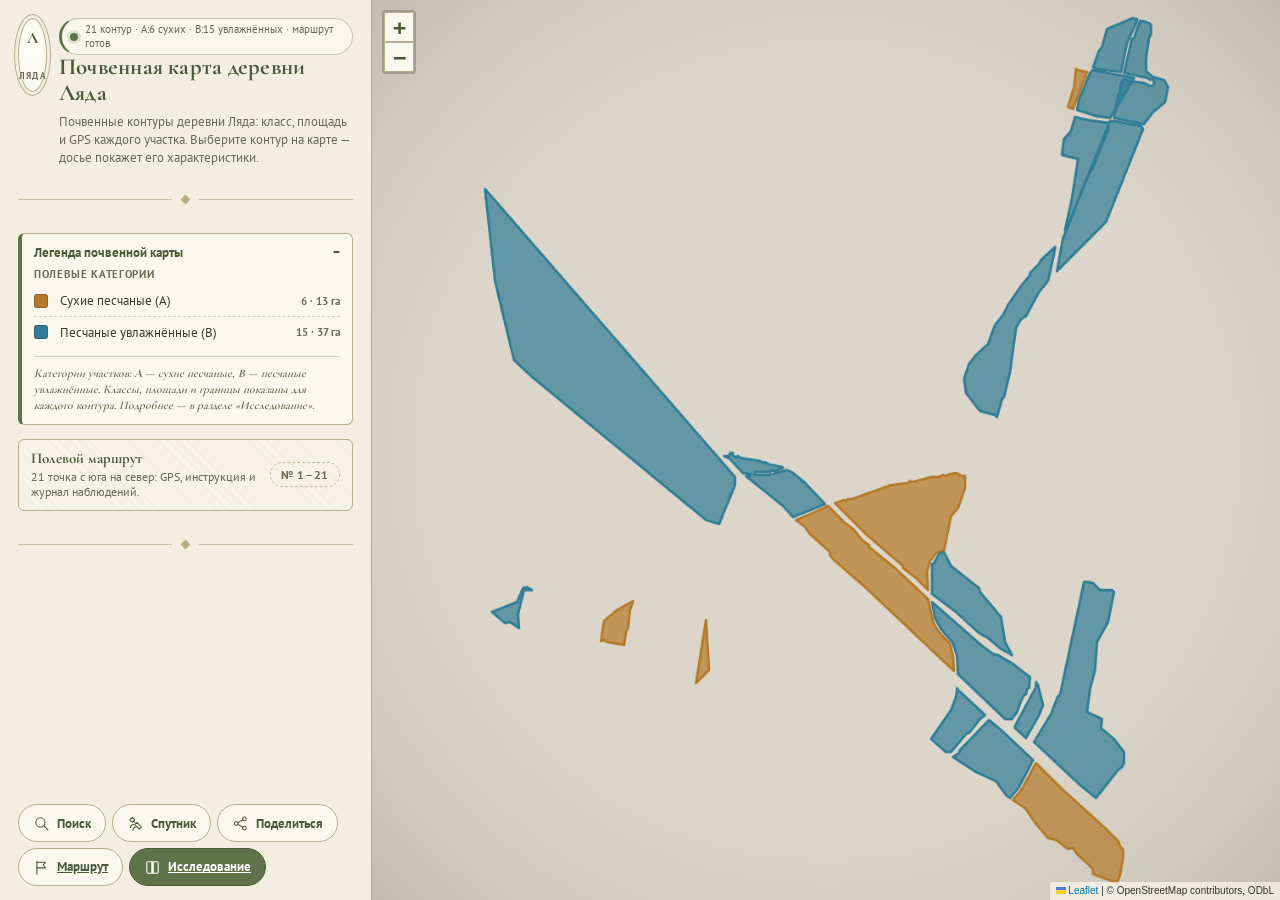
==== index.html @ 2ff6a5d5 "Ляда: интерактивная карта почвенных контуров" ====
<!DOCTYPE html>
<html lang="ru">
<head>
  <meta charset="UTF-8">
  <meta name="viewport" content="width=device-width, initial-scale=1.0">
  <title>Ляда — почвенная карта</title>
  <meta name="description" content="Интерактивная карта почвенных контуров деревни Ляда: классы почв, площади участков, GPS-координаты и полевой маршрут.">
  <link rel="icon" href="data:image/svg+xml,%3Csvg xmlns='http://www.w3.org/2000/svg' viewBox='0 0 32 32'%3E%3Crect width='32' height='32' rx='7' fill='%235F7349'/%3E%3Ctext x='16' y='22' font-family='Georgia,serif' font-size='17' font-weight='700' text-anchor='middle' fill='%23FAF7EE'%3E%D0%9B%3C/text%3E%3C/svg%3E">
  <link rel="stylesheet" href="vendor/leaflet/leaflet.css">
  <link rel="stylesheet" href="assets/fonts/fonts.css">
  <link rel="stylesheet" href="css/style.css?v=20260918-lyada-3">
  <link rel="stylesheet" href="css/engraving.css?v=20260918-lyada-3">
</head>
<body class="page-map">
  <a class="skip-link" href="#mapHost">Перейти к карте</a>

  <div class="app-shell">
    <!-- Досье: медальон, статус, легенда, карточка участка, маршрут, действия -->
    <aside class="dossier" id="dossier">
      <div class="dossier-head">
        <span class="medallion" aria-hidden="true">Л<small>ЛЯДА</small></span>
        <div>
          <div class="status-pill" id="statusPill" role="status" aria-live="polite">
            <span class="status-dot" aria-hidden="true"></span>
            <span><small id="statusPillDetail">загружаем данные карты…</small></span>
          </div>
          <h1>Почвенная карта деревни Ляда</h1>
          <p class="dossier-lead">Почвенные контуры деревни Ляда: класс, площадь и GPS каждого участка. Выберите контур на карте — досье покажет его характеристики.</p>
        </div>
      </div>

      <div class="rule-vignette" aria-hidden="true"><span class="rule-diamond"></span></div>

      <!-- Легенда -->
      <section class="legend" id="legend" aria-label="Легенда почвенной карты">
        <button id="legendToggle" class="legend-toggle" aria-expanded="true" aria-controls="legendBody">
          <span>Легенда почвенной карты</span>
          <span id="legendToggleIcon" aria-hidden="true">−</span>
        </button>
        <div id="legendBody">
          <h3>Полевые категории</h3>
          <div id="legendZis"></div>
          <p class="legend-note" id="legendNote">
            Категории участков: <b>A</b> — сухие песчаные, <b>B</b> — песчаные увлажнённые. Классы, площади и границы показаны для каждого контура. Подробнее — в разделе «Исследование».
          </p>
        </div>
      </section>

      <!-- Карточка выбранного участка (заполняется из app.js) -->
      <section class="parcel-card" id="parcelCard" hidden>
        <div class="parcel-head">
          <span class="cat-stamp" id="parcelCatStamp">A</span>
          <h2 id="parcelTitle">Участок</h2>
        </div>
        <p class="parcel-kicker" id="parcelKicker"></p>
        <dl class="parcel-meta">
          <dt>Код почвы</dt><dd id="parcelCode">—</dd>
          <dt>Площадь</dt><dd id="parcelArea">—</dd>
          <dt>Точка маршрута</dt><dd id="parcelRoute">—</dd>
          <dt>GPS-центр</dt><dd id="parcelGps">—</dd>
        </dl>
        <div class="hatch parcel-photo-note">
          <h3>Что сфотографировать</h3>
          <p id="parcelPhoto">—</p>
        </div>
        <div class="parcel-links">
          <a class="zis-link" id="parcelLinkResearch" href="research.html">Что значит этот класс</a>
          <a class="zis-link" id="parcelLinkField" href="field.html">Открыть в маршруте</a>
        </div>
      </section>

      <!-- Блок маршрута -->
      <section class="route-block" aria-label="Полевой маршрут">
        <div class="route-block-text">
          <h2>Полевой маршрут</h2>
          <p>21 точка с юга на север: GPS, инструкция и журнал наблюдений.</p>
        </div>
        <span class="route-hint">№ 1–21</span>
      </section>

      <div class="rule-vignette" aria-hidden="true"><span class="rule-diamond"></span></div>

      <!-- Тулбар: ровно 5 действий (контракт) -->
      <div class="toolbar" role="toolbar" aria-label="Действия">
        <button class="btn" id="searchBtn" type="button" aria-keyshortcuts="/">
          <svg class="icon" aria-hidden="true"><use href="#i-search"/></svg><span>Поиск</span>
        </button>
        <button class="btn" id="sourceBtn" type="button" aria-pressed="false">
          <svg class="icon" aria-hidden="true"><use href="#i-satellite"/></svg><span id="sourceBtnLabel">Спутник</span>
        </button>
        <button class="btn" id="shareBtn" type="button">
          <svg class="icon" aria-hidden="true"><use href="#i-share"/></svg><span>Поделиться</span>
        </button>
        <a class="btn" href="field.html" id="fieldLink">
          <svg class="icon" aria-hidden="true"><use href="#i-flag"/></svg><span>Маршрут</span>
        </a>
        <a class="btn btn-primary" href="research.html" id="researchLink">
          <svg class="icon" aria-hidden="true"><use href="#i-book"/></svg><span>Исследование</span>
        </a>
      </div>

      <button class="sheet-handle" id="sheetHandle" type="button" hidden>
        <span class="sheet-handle-bar" aria-hidden="true"></span>
        <span class="sheet-handle-label">Досье карты</span>
      </button>
    </aside>

    <!-- Карта: изолированный stacking context — панели над ней больше не спорят -->
    <div class="map-area">
      <div class="map-host" id="mapHost" tabindex="-1" role="region" aria-label="Карта почвенных контуров"></div>
      <div class="map-veil" aria-hidden="true"></div>
      <div class="map-vignette" aria-hidden="true"></div>
    </div>
  </div>

  <!-- Поиск (Spotlight-style) -->
  <div class="search-overlay" id="searchOverlay" role="presentation"></div>
  <div class="search-box" id="searchBox" role="dialog" aria-modal="true" aria-label="Поиск зон" hidden>
    <div class="search-field">
      <svg class="icon search-icon" aria-hidden="true"><use href="#i-search"/></svg>
      <input id="searchInput" type="text" placeholder="Код почвы, класс, зона…" autocomplete="off" aria-label="Поиск зон">
    </div>
    <div class="search-results" id="searchResults" aria-live="polite"></div>
    <p class="search-hint">↑↓ — выбор · Enter — открыть на карте · Esc — закрыть</p>
  </div>

  <!-- Share popup -->
  <div class="share-overlay" id="shareOverlay" role="presentation"></div>
  <div class="share-box" id="shareBox" role="dialog" aria-modal="true" aria-label="Поделиться картой" hidden>
    <h2>Ссылка на эту точку карты</h2>
    <input id="shareInput" type="text" readonly aria-label="Ссылка">
    <p class="search-hint">Скопировано. Esc — закрыть.</p>
  </div>

  <!-- Тост -->
  <div class="toast" id="toast" role="status" aria-live="polite"></div>

  <!-- Гравюрная иконная семья: stroke=currentColor, 1.5px (DESIGN.md: никаких эмодзи) -->
  <svg class="icon-defs" aria-hidden="true" focusable="false">
    <defs>
      <symbol id="i-search" viewBox="0 0 24 24"><circle cx="10.5" cy="10.5" r="6.5"/><line x1="15.5" y1="15.5" x2="21" y2="21"/></symbol>
      <symbol id="i-satellite" viewBox="0 0 24 24"><path d="M7.5 3.5 11 7l-3.5 3.5L4 7z"/><path d="m9.2 8.8 2 2"/><path d="M14 10.5 20.5 17l-3 3L11 13.5z"/><path d="M13 17c-2.5 0-4.5 2-4.5 4.5"/><path d="M9.5 13.5C7 13.5 5 15.5 5 18"/></symbol>
      <symbol id="i-share" viewBox="0 0 24 24"><circle cx="6" cy="12" r="2.6"/><circle cx="17.5" cy="5.5" r="2.6"/><circle cx="17.5" cy="18.5" r="2.6"/><line x1="8.3" y1="10.8" x2="15.2" y2="6.7"/><line x1="8.3" y1="13.2" x2="15.2" y2="17.3"/></symbol>
      <symbol id="i-flag" viewBox="0 0 24 24"><line x1="5.5" y1="3.5" x2="5.5" y2="21"/><path d="M5.5 4.5h12l-3 4 3 4h-12"/></symbol>
      <symbol id="i-book" viewBox="0 0 24 24"><path d="M4 5.5C4 4.7 4.7 4 5.5 4H11v16H5.5C4.7 20 4 19.3 4 18.5z"/><path d="M20 5.5c0-.8-.7-1.5-1.5-1.5H13v16h5.5c.8 0 1.5-.7 1.5-1.5z"/><line x1="12" y1="4" x2="12" y2="20"/></symbol>
      <symbol id="i-map-pin" viewBox="0 0 24 24"><path d="M12 21s-6.5-6.2-6.5-11a6.5 6.5 0 0 1 13 0c0 4.8-6.5 11-6.5 11z"/><circle cx="12" cy="10" r="2.4"/></symbol>
      <symbol id="i-photo" viewBox="0 0 24 24"><rect x="3.5" y="6" width="17" height="13" rx="2"/><circle cx="12" cy="12.5" r="3.2"/><path d="m8 6 1.5-2.5h5L16 6"/></symbol>
    </defs>
  </svg>

  <script src="vendor/leaflet/leaflet.js"></script>
  <!-- Единственный тематический слой карты — почвенные контуры. -->
  <script src="js/research.js"></script>
  <script src="js/app.js?v=20260918-lyada-2"></script>
</body>
</html>
---- vendor/leaflet/leaflet.css ----
/* required styles */

.leaflet-pane,
.leaflet-tile,
.leaflet-marker-icon,
.leaflet-marker-shadow,
.leaflet-tile-container,
.leaflet-pane > svg,
.leaflet-pane > canvas,
.leaflet-zoom-box,
.leaflet-image-layer,
.leaflet-layer {
	position: absolute;
	left: 0;
	top: 0;
	}
.leaflet-container {
	overflow: hidden;
	}
.leaflet-tile,
.leaflet-marker-icon,
.leaflet-marker-shadow {
	-webkit-user-select: none;
	   -moz-user-select: none;
	        user-select: none;
	  -webkit-user-drag: none;
	}
/* Prevents IE11 from highlighting tiles in blue */
.leaflet-tile::selection {
	background: transparent;
}
/* Safari renders non-retina tile on retina better with this, but Chrome is worse */
.leaflet-safari .leaflet-tile {
	image-rendering: -webkit-optimize-contrast;
	}
/* hack that prevents hw layers "stretching" when loading new tiles */
.leaflet-safari .leaflet-tile-container {
	width: 1600px;
	height: 1600px;
	-webkit-transform-origin: 0 0;
	}
.leaflet-marker-icon,
.leaflet-marker-shadow {
	display: block;
	}
/* .leaflet-container svg: reset svg max-width decleration shipped in Joomla! (joomla.org) 3.x */
/* .leaflet-container img: map is broken in FF if you have max-width: 100% on tiles */
.leaflet-container .leaflet-overlay-pane svg {
	max-width: none !important;
	max-height: none !important;
	}
.leaflet-container .leaflet-marker-pane img,
.leaflet-container .leaflet-shadow-pane img,
.leaflet-container .leaflet-tile-pane img,
.leaflet-container img.leaflet-image-layer,
.leaflet-container .leaflet-tile {
	max-width: none !important;
	max-height: none !important;
	width: auto;
	padding: 0;
	}

.leaflet-container img.leaflet-tile {
	/* See: https://bugs.chromium.org/p/chromium/issues/detail?id=600120 */
	mix-blend-mode: plus-lighter;
}

.leaflet-container.leaflet-touch-zoom {
	-ms-touch-action: pan-x pan-y;
	touch-action: pan-x pan-y;
	}
.leaflet-container.leaflet-touch-drag {
	-ms-touch-action: pinch-zoom;
	/* Fallback for FF which doesn't support pinch-zoom */
	touch-action: none;
	touch-action: pinch-zoom;
}
.leaflet-container.leaflet-touch-drag.leaflet-touch-zoom {
	-ms-touch-action: none;
	touch-action: none;
}
.leaflet-container {
	-webkit-tap-highlight-color: transparent;
}
.leaflet-container a {
	-webkit-tap-highlight-color: rgba(51, 181, 229, 0.4);
}
.leaflet-tile {
	filter: inherit;
	visibility: hidden;
	}
.leaflet-tile-loaded {
	visibility: inherit;
	}
.leaflet-zoom-box {
	width: 0;
	height: 0;
	-moz-box-sizing: border-box;
	     box-sizing: border-box;
	z-index: 800;
	}
/* workaround for https://bugzilla.mozilla.org/show_bug.cgi?id=888319 */
.leaflet-overlay-pane svg {
	-moz-user-select: none;
	}

.leaflet-pane         { z-index: 400; }

.leaflet-tile-pane    { z-index: 200; }
.leaflet-overlay-pane { z-index: 400; }
.leaflet-shadow-pane  { z-index: 500; }
.leaflet-marker-pane  { z-index: 600; }
.leaflet-tooltip-pane   { z-index: 650; }
.leaflet-popup-pane   { z-index: 700; }

.leaflet-map-pane canvas { z-index: 100; }
.leaflet-map-pane svg    { z-index: 200; }

.leaflet-vml-shape {
	width: 1px;
	height: 1px;
	}
.lvml {
	behavior: url(#default#VML);
	display: inline-block;
	position: absolute;
	}


/* control positioning */

.leaflet-control {
	position: relative;
	z-index: 800;
	pointer-events: visiblePainted; /* IE 9-10 doesn't have auto */
	pointer-events: auto;
	}
.leaflet-top,
.leaflet-bottom {
	position: absolute;
	z-index: 1000;
	pointer-events: none;
	}
.leaflet-top {
	top: 0;
	}
.leaflet-right {
	right: 0;
	}
.leaflet-bottom {
	bottom: 0;
	}
.leaflet-left {
	left: 0;
	}
.leaflet-control {
	float: left;
	clear: both;
	}
.leaflet-right .leaflet-control {
	float: right;
	}
.leaflet-top .leaflet-control {
	margin-top: 10px;
	}
.leaflet-bottom .leaflet-control {
	margin-bottom: 10px;
	}
.leaflet-left .leaflet-control {
	margin-left: 10px;
	}
.leaflet-right .leaflet-control {
	margin-right: 10px;
	}


/* zoom and fade animations */

.leaflet-fade-anim .leaflet-popup {
	opacity: 0;
	-webkit-transition: opacity 0.2s linear;
	   -moz-transition: opacity 0.2s linear;
	        transition: opacity 0.2s linear;
	}
.leaflet-fade-anim .leaflet-map-pane .leaflet-popup {
	opacity: 1;
	}
.leaflet-zoom-animated {
	-webkit-transform-origin: 0 0;
	    -ms-transform-origin: 0 0;
	        transform-origin: 0 0;
	}
svg.leaflet-zoom-animated {
	will-change: transform;
}

.leaflet-zoom-anim .leaflet-zoom-animated {
	-webkit-transition: -webkit-transform 0.25s cubic-bezier(0,0,0.25,1);
	   -moz-transition:    -moz-transform 0.25s cubic-bezier(0,0,0.25,1);
	        transition:         transform 0.25s cubic-bezier(0,0,0.25,1);
	}
.leaflet-zoom-anim .leaflet-tile,
.leaflet-pan-anim .leaflet-tile {
	-webkit-transition: none;
	   -moz-transition: none;
	        transition: none;
	}

.leaflet-zoom-anim .leaflet-zoom-hide {
	visibility: hidden;
	}


/* cursors */

.leaflet-interactive {
	cursor: pointer;
	}
.leaflet-grab {
	cursor: -webkit-grab;
	cursor:    -moz-grab;
	cursor:         grab;
	}
.leaflet-crosshair,
.leaflet-crosshair .leaflet-interactive {
	cursor: crosshair;
	}
.leaflet-popup-pane,
.leaflet-control {
	cursor: auto;
	}
.leaflet-dragging .leaflet-grab,
.leaflet-dragging .leaflet-grab .leaflet-interactive,
.leaflet-dragging .leaflet-marker-draggable {
	cursor: move;
	cursor: -webkit-grabbing;
	cursor:    -moz-grabbing;
	cursor:         grabbing;
	}

/* marker & overlays interactivity */
.leaflet-marker-icon,
.leaflet-marker-shadow,
.leaflet-image-layer,
.leaflet-pane > svg path,
.leaflet-tile-container {
	pointer-events: none;
	}

.leaflet-marker-icon.leaflet-interactive,
.leaflet-image-layer.leaflet-interactive,
.leaflet-pane > svg path.leaflet-interactive,
svg.leaflet-image-layer.leaflet-interactive path {
	pointer-events: visiblePainted; /* IE 9-10 doesn't have auto */
	pointer-events: auto;
	}

/* visual tweaks */

.leaflet-container {
	background: #ddd;
	outline-offset: 1px;
	}
.leaflet-container a {
	color: #0078A8;
	}
.leaflet-zoom-box {
	border: 2px dotted #38f;
	background: rgba(255,255,255,0.5);
	}


/* general typography */
.leaflet-container {
	font-family: "Helvetica Neue", Arial, Helvetica, sans-serif;
	font-size: 12px;
	font-size: 0.75rem;
	line-height: 1.5;
	}


/* general toolbar styles */

.leaflet-bar {
	box-shadow: 0 1px 5px rgba(0,0,0,0.65);
	border-radius: 4px;
	}
.leaflet-bar a {
	background-color: #fff;
	border-bottom: 1px solid #ccc;
	width: 26px;
	height: 26px;
	line-height: 26px;
	display: block;
	text-align: center;
	text-decoration: none;
	color: black;
	}
.leaflet-bar a,
.leaflet-control-layers-toggle {
	background-position: 50% 50%;
	background-repeat: no-repeat;
	display: block;
	}
.leaflet-bar a:hover,
.leaflet-bar a:focus {
	background-color: #f4f4f4;
	}
.leaflet-bar a:first-child {
	border-top-left-radius: 4px;
	border-top-right-radius: 4px;
	}
.leaflet-bar a:last-child {
	border-bottom-left-radius: 4px;
	border-bottom-right-radius: 4px;
	border-bottom: none;
	}
.leaflet-bar a.leaflet-disabled {
	cursor: default;
	background-color: #f4f4f4;
	color: #bbb;
	}

.leaflet-touch .leaflet-bar a {
	width: 30px;
	height: 30px;
	line-height: 30px;
	}
.leaflet-touch .leaflet-bar a:first-child {
	border-top-left-radius: 2px;
	border-top-right-radius: 2px;
	}
.leaflet-touch .leaflet-bar a:last-child {
	border-bottom-left-radius: 2px;
	border-bottom-right-radius: 2px;
	}

/* zoom control */

.leaflet-control-zoom-in,
.leaflet-control-zoom-out {
	font: bold 18px 'Lucida Console', Monaco, monospace;
	text-indent: 1px;
	}

.leaflet-touch .leaflet-control-zoom-in, .leaflet-touch .leaflet-control-zoom-out  {
	font-size: 22px;
	}


/* layers control */

.leaflet-control-layers {
	box-shadow: 0 1px 5px rgba(0,0,0,0.4);
	background: #fff;
	border-radius: 5px;
	}
.leaflet-control-layers-toggle {
	background-image: url(images/layers.png);
	width: 36px;
	height: 36px;
	}
.leaflet-retina .leaflet-control-layers-toggle {
	background-image: url(images/layers-2x.png);
	background-size: 26px 26px;
	}
.leaflet-touch .leaflet-control-layers-toggle {
	width: 44px;
	height: 44px;
	}
.leaflet-control-layers .leaflet-control-layers-list,
.leaflet-control-layers-expanded .leaflet-control-layers-toggle {
	display: none;
	}
.leaflet-control-layers-expanded .leaflet-control-layers-list {
	display: block;
	position: relative;
	}
.leaflet-control-layers-expanded {
	padding: 6px 10px 6px 6px;
	color: #333;
	background: #fff;
	}
.leaflet-control-layers-scrollbar {
	overflow-y: scroll;
	overflow-x: hidden;
	padding-right: 5px;
	}
.leaflet-control-layers-selector {
	margin-top: 2px;
	position: relative;
	top: 1px;
	}
.leaflet-control-layers label {
	display: block;
	font-size: 13px;
	font-size: 1.08333em;
	}
.leaflet-control-layers-separator {
	height: 0;
	border-top: 1px solid #ddd;
	margin: 5px -10px 5px -6px;
	}

/* Default icon URLs */
.leaflet-default-icon-path { /* used only in path-guessing heuristic, see L.Icon.Default */
	background-image: url(images/marker-icon.png);
	}


/* attribution and scale controls */

.leaflet-container .leaflet-control-attribution {
	background: #fff;
	background: rgba(255, 255, 255, 0.8);
	margin: 0;
	}
.leaflet-control-attribution,
.leaflet-control-scale-line {
	padding: 0 5px;
	color: #333;
	line-height: 1.4;
	}
.leaflet-control-attribution a {
	text-decoration: none;
	}
.leaflet-control-attribution a:hover,
.leaflet-control-attribution a:focus {
	text-decoration: underline;
	}
.leaflet-attribution-flag {
	display: inline !important;
	vertical-align: baseline !important;
	width: 1em;
	height: 0.6669em;
	}
.leaflet-left .leaflet-control-scale {
	margin-left: 5px;
	}
.leaflet-bottom .leaflet-control-scale {
	margin-bottom: 5px;
	}
.leaflet-control-scale-line {
	border: 2px solid #777;
	border-top: none;
	line-height: 1.1;
	padding: 2px 5px 1px;
	white-space: nowrap;
	-moz-box-sizing: border-box;
	     box-sizing: border-box;
	background: rgba(255, 255, 255, 0.8);
	text-shadow: 1px 1px #fff;
	}
.leaflet-control-scale-line:not(:first-child) {
	border-top: 2px solid #777;
	border-bottom: none;
	margin-top: -2px;
	}
.leaflet-control-scale-line:not(:first-child):not(:last-child) {
	border-bottom: 2px solid #777;
	}

.leaflet-touch .leaflet-control-attribution,
.leaflet-touch .leaflet-control-layers,
.leaflet-touch .leaflet-bar {
	box-shadow: none;
	}
.leaflet-touch .leaflet-control-layers,
.leaflet-touch .leaflet-bar {
	border: 2px solid rgba(0,0,0,0.2);
	background-clip: padding-box;
	}


/* popup */

.leaflet-popup {
	position: absolute;
	text-align: center;
	margin-bottom: 20px;
	}
.leaflet-popup-content-wrapper {
	padding: 1px;
	text-align: left;
	border-radius: 12px;
	}
.leaflet-popup-content {
	margin: 13px 24px 13px 20px;
	line-height: 1.3;
	font-size: 13px;
	font-size: 1.08333em;
	min-height: 1px;
	}
.leaflet-popup-content p {
	margin: 17px 0;
	margin: 1.3em 0;
	}
.leaflet-popup-tip-container {
	width: 40px;
	height: 20px;
	position: absolute;
	left: 50%;
	margin-top: -1px;
	margin-left: -20px;
	overflow: hidden;
	pointer-events: none;
	}
.leaflet-popup-tip {
	width: 17px;
	height: 17px;
	padding: 1px;

	margin: -10px auto 0;
	pointer-events: auto;

	-webkit-transform: rotate(45deg);
	   -moz-transform: rotate(45deg);
	    -ms-transform: rotate(45deg);
	        transform: rotate(45deg);
	}
.leaflet-popup-content-wrapper,
.leaflet-popup-tip {
	background: white;
	color: #333;
	box-shadow: 0 3px 14px rgba(0,0,0,0.4);
	}
.leaflet-container a.leaflet-popup-close-button {
	position: absolute;
	top: 0;
	right: 0;
	border: none;
	text-align: center;
	width: 24px;
	height: 24px;
	font: 16px/24px Tahoma, Verdana, sans-serif;
	color: #757575;
	text-decoration: none;
	background: transparent;
	}
.leaflet-container a.leaflet-popup-close-button:hover,
.leaflet-container a.leaflet-popup-close-button:focus {
	color: #585858;
	}
.leaflet-popup-scrolled {
	overflow: auto;
	}

.leaflet-oldie .leaflet-popup-content-wrapper {
	-ms-zoom: 1;
	}
.leaflet-oldie .leaflet-popup-tip {
	width: 24px;
	margin: 0 auto;

	-ms-filter: "progid:DXImageTransform.Microsoft.Matrix(M11=0.70710678, M12=0.70710678, M21=-0.70710678, M22=0.70710678)";
	filter: progid:DXImageTransform.Microsoft.Matrix(M11=0.70710678, M12=0.70710678, M21=-0.70710678, M22=0.70710678);
	}

.leaflet-oldie .leaflet-control-zoom,
.leaflet-oldie .leaflet-control-layers,
.leaflet-oldie .leaflet-popup-content-wrapper,
.leaflet-oldie .leaflet-popup-tip {
	border: 1px solid #999;
	}


/* div icon */

.leaflet-div-icon {
	background: #fff;
	border: 1px solid #666;
	}


/* Tooltip */
/* Base styles for the element that has a tooltip */
.leaflet-tooltip {
	position: absolute;
	padding: 6px;
	background-color: #fff;
	border: 1px solid #fff;
	border-radius: 3px;
	color: #222;
	white-space: nowrap;
	-webkit-user-select: none;
	-moz-user-select: none;
	-ms-user-select: none;
	user-select: none;
	pointer-events: none;
	box-shadow: 0 1px 3px rgba(0,0,0,0.4);
	}
.leaflet-tooltip.leaflet-interactive {
	cursor: pointer;
	pointer-events: auto;
	}
.leaflet-tooltip-top:before,
.leaflet-tooltip-bottom:before,
.leaflet-tooltip-left:before,
.leaflet-tooltip-right:before {
	position: absolute;
	pointer-events: none;
	border: 6px solid transparent;
	background: transparent;
	content: "";
	}

/* Directions */

.leaflet-tooltip-bottom {
	margin-top: 6px;
}
.leaflet-tooltip-top {
	margin-top: -6px;
}
.leaflet-tooltip-bottom:before,
.leaflet-tooltip-top:before {
	left: 50%;
	margin-left: -6px;
	}
.leaflet-tooltip-top:before {
	bottom: 0;
	margin-bottom: -12px;
	border-top-color: #fff;
	}
.leaflet-tooltip-bottom:before {
	top: 0;
	margin-top: -12px;
	margin-left: -6px;
	border-bottom-color: #fff;
	}
.leaflet-tooltip-left {
	margin-left: -6px;
}
.leaflet-tooltip-right {
	margin-left: 6px;
}
.leaflet-tooltip-left:before,
.leaflet-tooltip-right:before {
	top: 50%;
	margin-top: -6px;
	}
.leaflet-tooltip-left:before {
	right: 0;
	margin-right: -12px;
	border-left-color: #fff;
	}
.leaflet-tooltip-right:before {
	left: 0;
	margin-left: -12px;
	border-right-color: #fff;
	}

/* Printing */

@media print {
	/* Prevent printers from removing background-images of controls. */
	.leaflet-control {
		-webkit-print-color-adjust: exact;
		print-color-adjust: exact;
		}
	}
---- assets/fonts/fonts.css ----
/* cyrillic-ext */
@font-face {
  font-family: 'Cormorant Garamond';
  font-style: normal;
  font-weight: 600;
  src: url(ff88d6a48bd.woff2) format('woff2');
  unicode-range: U+0460-052F, U+1C80-1C8A, U+20B4, U+2DE0-2DFF, U+A640-A69F, U+FE2E-FE2F;
}
/* cyrillic */
@font-face {
  font-family: 'Cormorant Garamond';
  font-style: normal;
  font-weight: 600;
  src: url(f4f4a825379.woff2) format('woff2');
  unicode-range: U+0301, U+0400-045F, U+0490-0491, U+04B0-04B1, U+2116;
}
/* vietnamese */
@font-face {
  font-family: 'Cormorant Garamond';
  font-style: normal;
  font-weight: 600;
  src: url(f36598f59c5.woff2) format('woff2');
  unicode-range: U+0102-0103, U+0110-0111, U+0128-0129, U+0168-0169, U+01A0-01A1, U+01AF-01B0, U+0300-0301, U+0303-0304, U+0308-0309, U+0323, U+0329, U+1EA0-1EF9, U+20AB;
}
/* latin-ext */
@font-face {
  font-family: 'Cormorant Garamond';
  font-style: normal;
  font-weight: 600;
  src: url(f9076820487.woff2) format('woff2');
  unicode-range: U+0100-02BA, U+02BD-02C5, U+02C7-02CC, U+02CE-02D7, U+02DD-02FF, U+0304, U+0308, U+0329, U+1D00-1DBF, U+1E00-1E9F, U+1EF2-1EFF, U+2020, U+20A0-20AB, U+20AD-20C0, U+2113, U+2C60-2C7F, U+A720-A7FF;
}
/* latin */
@font-face {
  font-family: 'Cormorant Garamond';
  font-style: normal;
  font-weight: 600;
  src: url(f2fed1d1b2e.woff2) format('woff2');
  unicode-range: U+0000-00FF, U+0131, U+0152-0153, U+02BB-02BC, U+02C6, U+02DA, U+02DC, U+0304, U+0308, U+0329, U+2000-206F, U+20AC, U+2122, U+2191, U+2193, U+2212, U+2215, U+FEFF, U+FFFD;
}
/* cyrillic-ext */
@font-face {
  font-family: 'Cormorant Garamond';
  font-style: normal;
  font-weight: 700;
  src: url(ff88d6a48bd.woff2) format('woff2');
  unicode-range: U+0460-052F, U+1C80-1C8A, U+20B4, U+2DE0-2DFF, U+A640-A69F, U+FE2E-FE2F;
}
/* cyrillic */
@font-face {
  font-family: 'Cormorant Garamond';
  font-style: normal;
  font-weight: 700;
  src: url(f4f4a825379.woff2) format('woff2');
  unicode-range: U+0301, U+0400-045F, U+0490-0491, U+04B0-04B1, U+2116;
}
/* vietnamese */
@font-face {
  font-family: 'Cormorant Garamond';
  font-style: normal;
  font-weight: 700;
  src: url(f36598f59c5.woff2) format('woff2');
  unicode-range: U+0102-0103, U+0110-0111, U+0128-0129, U+0168-0169, U+01A0-01A1, U+01AF-01B0, U+0300-0301, U+0303-0304, U+0308-0309, U+0323, U+0329, U+1EA0-1EF9, U+20AB;
}
/* latin-ext */
@font-face {
  font-family: 'Cormorant Garamond';
  font-style: normal;
  font-weight: 700;
  src: url(f9076820487.woff2) format('woff2');
  unicode-range: U+0100-02BA, U+02BD-02C5, U+02C7-02CC, U+02CE-02D7, U+02DD-02FF, U+0304, U+0308, U+0329, U+1D00-1DBF, U+1E00-1E9F, U+1EF2-1EFF, U+2020, U+20A0-20AB, U+20AD-20C0, U+2113, U+2C60-2C7F, U+A720-A7FF;
}
/* latin */
@font-face {
  font-family: 'Cormorant Garamond';
  font-style: normal;
  font-weight: 700;
  src: url(f2fed1d1b2e.woff2) format('woff2');
  unicode-range: U+0000-00FF, U+0131, U+0152-0153, U+02BB-02BC, U+02C6, U+02DA, U+02DC, U+0304, U+0308, U+0329, U+2000-206F, U+20AC, U+2122, U+2191, U+2193, U+2212, U+2215, U+FEFF, U+FFFD;
}
/* cyrillic-ext */
@font-face {
  font-family: 'PT Sans';
  font-style: normal;
  font-weight: 400;
  src: url(f4a5fff1913.woff2) format('woff2');
  unicode-range: U+0460-052F, U+1C80-1C8A, U+20B4, U+2DE0-2DFF, U+A640-A69F, U+FE2E-FE2F;
}
/* cyrillic */
@font-face {
  font-family: 'PT Sans';
  font-style: normal;
  font-weight: 400;
  src: url(f5e33b43f1a.woff2) format('woff2');
  unicode-range: U+0301, U+0400-045F, U+0490-0491, U+04B0-04B1, U+2116;
}
/* latin-ext */
@font-face {
  font-family: 'PT Sans';
  font-style: normal;
  font-weight: 400;
  src: url(f484fa1a437.woff2) format('woff2');
  unicode-range: U+0100-02BA, U+02BD-02C5, U+02C7-02CC, U+02CE-02D7, U+02DD-02FF, U+0304, U+0308, U+0329, U+1D00-1DBF, U+1E00-1E9F, U+1EF2-1EFF, U+2020, U+20A0-20AB, U+20AD-20C0, U+2113, U+2C60-2C7F, U+A720-A7FF;
}
/* latin */
@font-face {
  font-family: 'PT Sans';
  font-style: normal;
  font-weight: 400;
  src: url(f177d0d73e6.woff2) format('woff2');
  unicode-range: U+0000-00FF, U+0131, U+0152-0153, U+02BB-02BC, U+02C6, U+02DA, U+02DC, U+0304, U+0308, U+0329, U+2000-206F, U+20AC, U+2122, U+2191, U+2193, U+2212, U+2215, U+FEFF, U+FFFD;
}
/* cyrillic-ext */
@font-face {
  font-family: 'PT Sans';
  font-style: normal;
  font-weight: 700;
  src: url(fd33a604f95.woff2) format('woff2');
  unicode-range: U+0460-052F, U+1C80-1C8A, U+20B4, U+2DE0-2DFF, U+A640-A69F, U+FE2E-FE2F;
}
/* cyrillic */
@font-face {
  font-family: 'PT Sans';
  font-style: normal;
  font-weight: 700;
  src: url(f3335d3bba7.woff2) format('woff2');
  unicode-range: U+0301, U+0400-045F, U+0490-0491, U+04B0-04B1, U+2116;
}
/* latin-ext */
@font-face {
  font-family: 'PT Sans';
  font-style: normal;
  font-weight: 700;
  src: url(fabb66e7948.woff2) format('woff2');
  unicode-range: U+0100-02BA, U+02BD-02C5, U+02C7-02CC, U+02CE-02D7, U+02DD-02FF, U+0304, U+0308, U+0329, U+1D00-1DBF, U+1E00-1E9F, U+1EF2-1EFF, U+2020, U+20A0-20AB, U+20AD-20C0, U+2113, U+2C60-2C7F, U+A720-A7FF;
}
/* latin */
@font-face {
  font-family: 'PT Sans';
  font-style: normal;
  font-weight: 700;
  src: url(f75ce67f575.woff2) format('woff2');
  unicode-range: U+0000-00FF, U+0131, U+0152-0153, U+02BB-02BC, U+02C6, U+02DA, U+02DC, U+0304, U+0308, U+0329, U+2000-206F, U+20AC, U+2122, U+2191, U+2193, U+2212, U+2215, U+FEFF, U+FFFD;
}
---- css/style.css ----
/* ============================================================
   «Ляда» — интерактивная карта почвенных зон.
   «Краеведческий альбом» (DESIGN.md): досье слева, карта справа,
   гравюрные мотивы, контуры — единственные насыщенные чернила.
   ============================================================ */

:root {
  /* палитра (DESIGN.md) */
  --paper: #f3eee1;
  --paper-soft: #faf7ee;
  --ink: #3f3a2f;
  --muted: #6f6855;
  --frame: #b8ac8a;
  --green: #5f7349;
  --green-deep: #4a5a38;
  --warn: #c9753d;
  --cat-a: #b57a28;
  --cat-b: #2f7d96;
  --cat-c: #7d8f5e;
  --sepia-wash: rgba(214, 193, 150, 0.28);
  /* типографика: Cormorant Garamond + PT Sans (self-host, assets/fonts) */
  --serif: 'Cormorant Garamond', Georgia, 'Times New Roman', serif;
  --sans: 'PT Sans', system-ui, -apple-system, 'Segoe UI', Roboto, Arial, sans-serif;
  /* радиусы: 6 база / 12 панели / 999 пилюли — больше никаких */
  --radius-base: 6px;
  --radius-panel: 12px;
  --radius-full: 999px;
  /* границы: 2-step rule (1px по умолчанию, 4px акцентная кромка) */
  --bw-thin: 1px;
  --bw-thick: 4px;
  /* z-index политика (DESIGN.md): именованные токены, никаких magic numbers */
  --z-map: 0;
  --z-data: 5;
  --z-sidebar: 10;
  --z-overlay: 70;
  --z-modal: 80;
  --z-toast: 90;
  /* шкала отступов */
  --sp-1: 4px;
  --sp-2: 8px;
  --sp-3: 12px;
  --sp-4: 16px;
  --sp-5: 24px;
  --shadow: 0 24px 50px -20px rgba(40, 36, 26, 0.45);
  --dossier-w: 372px;
}

* { box-sizing: border-box; margin: 0; padding: 0; }

html { -webkit-text-size-adjust: 100%; }
body {
  font-family: var(--sans);
  color: var(--ink);
  background: var(--paper);
  min-height: 100vh;
  line-height: 1.5;
  overflow: hidden;
}

body.page-map { overflow: hidden; }

@media (prefers-reduced-motion: reduce) {
  *, *::before, *::after {
    animation-duration: 0.01ms !important;
    transition-duration: 0.01ms !important;
    scroll-behavior: auto !important;
  }
}

/* ============================================================
   APP-SHELL: досье + карта. Карта — изолированный stacking context
   (isolation: isolate): внутренние z-index Leaflet (200–1000) не
   competing in document flow — UI больше не закапывается под тайлы.
   ============================================================ */

.app-shell {
  position: fixed;
  inset: 0;
  display: flex;
}

/* ---------- Досье (сайдбар) ---------- */

.dossier {
  position: relative;
  z-index: var(--z-sidebar);
  width: var(--dossier-w);
  flex: none;
  height: 100%;
  overflow-y: auto;
  background: var(--paper);
  border-right: var(--bw-thin) solid var(--frame);
  padding: 18px 18px 14px;
  display: flex;
  flex-direction: column;
  gap: 14px;
}

.dossier-head {
  display: flex;
  gap: 12px;
  align-items: flex-start;
}

.dossier-head h1 {
  font: 700 23px/1.12 var(--serif);
  color: var(--green-deep);
  letter-spacing: 0.01em;
}

.dossier-lead {
  margin-top: 5px;
  font: 400 12.5px/1.45 var(--sans);
  color: var(--muted);
}

/* Статус-пилюля (контракт: id=statusPill, класс .status-pill) — в шапке досье */
.status-pill {
  display: inline-flex;
  align-items: center;
  gap: 7px;
  padding: 4px 10px 4px 8px;
  border: var(--bw-thin) solid rgba(95, 115, 73, 0.35);
  border-left: 3px solid var(--green);
  border-radius: var(--radius-full);
  background: rgba(250, 247, 238, 0.85);
  font: 500 11px var(--sans);
  color: var(--green-deep);
  max-width: 100%;
}
.status-pill .status-dot {
  width: 8px;
  height: 8px;
  border-radius: 50%;
  background: var(--green);
  box-shadow: 0 0 0 3px rgba(95, 115, 73, 0.16);
  flex: none;
}
.status-pill small {
  display: block;
  font: 400 10.5px/1.3 var(--sans);
  color: var(--muted);
}

/* ---------- Легенда (классы .legend/.legend-row — контракт дампа) ---------- */

.legend {
  border: var(--bw-thin) solid var(--frame);
  border-left: var(--bw-thick) solid var(--green);
  border-radius: var(--radius-base);
  background: var(--paper-soft);
  padding: 10px 12px;
}

.legend-toggle {
  width: 100%;
  background: transparent;
  border: 0;
  font: 700 13px var(--sans);
  color: var(--green-deep);
  display: flex;
  align-items: center;
  justify-content: space-between;
  cursor: pointer;
}
.legend-toggle:focus-visible {
  outline: 3px solid var(--green);
  outline-offset: -1px;
}
.legend h3 {
  font: 700 11px var(--sans);
  text-transform: uppercase;
  letter-spacing: 0.06em;
  color: var(--muted);
  margin: 12px 0 4px;
}
.legend h3:first-of-type { margin-top: 6px; }
.legend-row {
  display: grid;
  grid-template-columns: 16px 1fr auto;
  align-items: center;
  gap: 10px;
  padding: 6px 0;
  border-bottom: 1px dashed rgba(184, 172, 138, 0.55);
  font-size: 12.5px;
}
.legend-row:last-child { border-bottom: 0; }
.legend-row .legend-swatch {
  width: 14px;
  height: 14px;
  border-radius: 3px;
  border: 1px solid rgba(63, 58, 47, 0.35);
}
.legend-row .legend-count {
  font: 600 11px var(--sans);
  color: var(--muted);
}
.legend-note {
  font: italic 11.5px/1.42 var(--serif);
  color: var(--muted);
  margin-top: 8px;
  padding-top: 8px;
  border-top: 1px solid rgba(184, 172, 138, 0.55);
}
.legend.is-collapsed { padding: 7px 9px; }
.legend.is-collapsed #legendBody { display: none; }

/* ---------- Карточка участка ---------- */

.parcel-card {
  border: var(--bw-thin) solid var(--frame);
  border-radius: var(--radius-base);
  background: var(--paper-soft);
  padding: 12px 13px;
  position: relative;
}
.parcel-card::before {
  /* гравюрная штриховка на верхнем ребре карточки */
  content: "";
  position: absolute;
  top: -1px; left: -1px; right: -1px;
  height: 6px;
  border-radius: var(--radius-base) var(--radius-base) 0 0;
  background-image: repeating-linear-gradient(
    -45deg,
    rgba(95, 115, 73, 0.35) 0,
    rgba(95, 115, 73, 0.35) 1px,
    transparent 1px,
    transparent 6px
  );
}
.parcel-head {
  display: flex;
  align-items: center;
  gap: 10px;
  margin-bottom: 2px;
}
.parcel-head h2 {
  font: 700 17px/1.15 var(--serif);
  color: var(--green-deep);
}
.parcel-kicker {
  font: 400 12px/1.4 var(--sans);
  color: var(--muted);
  margin: 2px 0 8px;
}
.parcel-meta {
  display: grid;
  grid-template-columns: max-content 1fr;
  gap: 3px 10px;
  font: 400 12.5px/1.4 var(--sans);
}
.parcel-meta dt { color: var(--muted); font-weight: 700; }
.parcel-meta dd { color: var(--ink); min-width: 0; overflow-wrap: break-word; }
.parcel-meta dd a { color: var(--green-deep); text-decoration: underline; text-underline-offset: 2px; }

.parcel-photo-note {
  margin: 10px 0 10px;
  padding: 8px 10px;
  border-radius: 4px;
  border: 1px dashed rgba(184, 172, 138, 0.7);
}
.parcel-photo-note h3 {
  font: 700 10.5px var(--sans);
  letter-spacing: 0.06em;
  text-transform: uppercase;
  color: var(--muted);
  margin-bottom: 3px;
}
.parcel-photo-note p { font: 400 12.5px/1.4 var(--sans); color: var(--ink); }

.parcel-links {
  display: flex;
  flex-wrap: wrap;
  gap: 4px 14px;
}
.zis-link {
  font: 600 12.5px var(--sans);
  color: var(--green-deep);
  text-decoration: underline;
  text-underline-offset: 2px;
}
.zis-link:hover { color: var(--green); }

/* ---------- Блок маршрута ---------- */

.route-block {
  display: flex;
  align-items: center;
  gap: 12px;
  border: var(--bw-thin) solid var(--frame);
  border-radius: var(--radius-base);
  background:
    linear-gradient(rgba(250, 247, 238, 0.55), rgba(250, 247, 238, 0.55)),
    repeating-linear-gradient(45deg, rgba(95, 115, 73, 0.10) 0, rgba(95, 115, 73, 0.10) 1px, transparent 1px, transparent 7px);
  padding: 10px 12px;
}
.route-block-text { flex: 1; min-width: 0; }
.route-block h2 {
  font: 700 15px/1.15 var(--serif);
  color: var(--green-deep);
}
.route-block p {
  font: 400 11.5px/1.35 var(--sans);
  color: var(--muted);
  margin-top: 2px;
}

/* ---------- Кнопки (component family: одна высота, один hover) ---------- */

.toolbar {
  margin-top: auto;
  display: flex;
  flex-wrap: wrap;
  gap: 6px;
}
.toolbar-divider { display: none; }

.btn {
  font-family: var(--sans);
  font-size: 13px;
  font-weight: 700;
  border: var(--bw-thin) solid var(--frame);
  background: var(--paper-soft);
  color: var(--green-deep);
  border-radius: var(--radius-full);
  padding: 8px 14px;
  cursor: pointer;
  display: inline-flex;
  align-items: center;
  gap: 7px;
  min-height: 38px;
  transition: background 0.15s ease, color 0.15s ease;
}
.btn:hover { background: rgba(95, 115, 73, 0.12); }
.btn:focus-visible {
  outline: 3px solid var(--green);
  outline-offset: 2px;
}
.btn[aria-pressed="true"] {
  background: var(--green);
  color: var(--paper-soft);
  border-color: var(--green-deep);
}
.btn-primary {
  background: var(--green);
  color: #fff;
  border-color: var(--green-deep);
}
.btn-primary:hover { background: var(--green-deep); }
.btn .icon { width: 17px; height: 17px; }

/* ---------- SVG-иконки (никаких эмодзи, DESIGN.md) ---------- */

.icon-defs { position: absolute; width: 0; height: 0; overflow: hidden; }
.icon {
  width: 18px;
  height: 18px;
  fill: none;
  stroke: currentColor;
  stroke-width: 1.5;
  stroke-linecap: round;
  stroke-linejoin: round;
  flex: none;
}

/* ============================================================
   MAP AREA: изолированный stacking context.
   ============================================================ */

.map-area {
  position: relative;
  flex: 1;
  min-width: 0;
  z-index: var(--z-map);
  isolation: isolate; /* Leaflet-пейны 200–1000 живут внутри и не трогают досье */
}

.map-host { position: absolute; inset: 0; }
.map-host .leaflet-container { background: #e8e2cf; cursor: grab; }
.map-host .leaflet-container:active { cursor: grabbing; }

/* Светлая сепия: тайлы приглушены, тёплый вэш поверх — данные читаются */
.map-host .leaflet-tile-pane {
  filter: saturate(0.5) brightness(1.05) contrast(0.93) sepia(0.18);
}
.map-veil {
  position: absolute;
  inset: 0;
  pointer-events: none;
  background: var(--sepia-wash);
  transition: opacity 0.3s ease;
}
.map-host.sat-mode ~ .map-veil { opacity: 0; }

.map-vignette {
  position: absolute;
  inset: 0;
  pointer-events: none;
  background: radial-gradient(ellipse at center,
    transparent 58%,
    rgba(63, 58, 47, 0.08) 84%,
    rgba(63, 58, 47, 0.16) 100%);
}
.map-host.sat-mode ~ .map-vignette { opacity: 0; }

.map-host .leaflet-control-zoom a {
  background: var(--paper-soft);
  color: var(--green-deep);
  border: var(--bw-thin) solid var(--frame);
}
.map-host .leaflet-control-zoom a:hover { background: #fffdf6; }
.map-host .leaflet-control-attribution {
  background: rgba(250, 247, 238, 0.72);
  font-size: 10px;
  padding: 2px 6px;
}

/* Контуры ЗИС: чернила альбома — плотная заливка, гравюрная обводка */
.zis-soil-polygon {
  fill-opacity: 0.7;
  stroke-opacity: 1;
  stroke-width: 2.5;
  cursor: pointer;
  transition: fill-opacity 0.15s ease, stroke-width 0.15s ease;
}
.zis-soil-polygon:hover {
  fill-opacity: 0.85;
  stroke-width: 3.5;
}
.zis-soil-label {
  background: rgba(250, 247, 238, 0.94);
  border: var(--bw-thin) solid var(--frame);
  border-radius: var(--radius-base);
  padding: 2px 6px;
  font: 600 10.5px var(--sans);
  color: var(--ink);
  white-space: nowrap;
  pointer-events: none;
}

/* Плавающие панели-подписи на карте (если появятся) — семья альбома */
.zis-soil-label, .hotspot-tip {
  background: rgba(250, 247, 238, 0.94);
  border: var(--bw-thin) solid var(--frame);
  border-radius: var(--radius-base);
  font: 600 12px var(--sans);
  color: var(--ink);
  padding: 4px 8px;
  box-shadow: 0 2px 8px rgba(40, 36, 26, 0.12);
}

/* ============================================================
   SEARCH / SHARE / TOAST — поверх всего, по z-токенам.
   ============================================================ */

.search-overlay {
  position: fixed;
  inset: 0;
  z-index: var(--z-modal);
  display: none;
  background: rgba(40, 36, 26, 0.45);
}
.search-overlay.open { display: block; }
.search-box {
  position: fixed;
  top: 12vh;
  left: 50%;
  transform: translateX(-50%);
  width: min(520px, calc(100vw - 32px));
  z-index: calc(var(--z-modal) + 1);
  background: var(--paper-soft);
  border: var(--bw-thin) solid var(--frame);
  border-top: var(--bw-thick) solid var(--green);
  border-radius: var(--radius-panel);
  box-shadow: var(--shadow);
  padding: 14px 16px 12px;
}
.search-field {
  display: flex;
  align-items: center;
  gap: 10px;
  padding-bottom: 12px;
  border-bottom: var(--bw-thin) solid var(--frame);
}
.search-icon { font-size: 17px; color: var(--muted); }
#searchInput {
  flex: 1;
  border: 0;
  background: transparent;
  font: 700 18px var(--serif);
  color: var(--ink);
  min-width: 0;
}
#searchInput:focus { outline: none; }
.search-hint {
  font: 11px var(--sans);
  color: var(--muted);
  margin-top: 8px;
}
.search-results {
  max-height: 42vh;
  overflow-y: auto;
  padding-top: 8px;
}
.search-item {
  width: 100%;
  display: flex;
  align-items: center;
  gap: 11px;
  padding: 9px 10px;
  border: 0;
  background: transparent;
  border-radius: var(--radius-base);
  text-align: left;
  cursor: pointer;
  font: 600 14px var(--sans);
  color: var(--ink);
}
.search-item:hover, .search-item.is-active {
  background: rgba(95, 115, 73, 0.12);
}
.search-item:focus-visible {
  outline: 3px solid var(--green);
  outline-offset: -2px;
}
.search-meta { font-size: 11px; color: var(--muted); margin-left: 6px; }
.search-swatch {
  width: 14px;
  height: 14px;
  border-radius: 3px;
  flex: none;
  border: 1px solid rgba(63, 58, 47, 0.4);
}
.search-empty { padding: 12px; font: italic 14px var(--serif); color: var(--muted); }

/* Share popup */
.share-overlay {
  position: fixed;
  inset: 0;
  z-index: var(--z-overlay);
  display: none;
  background: rgba(40, 36, 26, 0.45);
}
.share-overlay.open { display: block; }
.share-box {
  position: fixed;
  top: 18vh;
  left: 50%;
  transform: translateX(-50%);
  width: min(440px, calc(100vw - 32px));
  z-index: calc(var(--z-overlay) + 1);
  background: var(--paper-soft);
  border: var(--bw-thin) solid var(--frame);
  border-radius: var(--radius-panel);
  padding: 14px 16px;
  box-shadow: var(--shadow);
}
.share-box h2 {
  font: 700 16px var(--serif);
  color: var(--green-deep);
  margin-bottom: 8px;
}
.share-box input {
  width: 100%;
  border: var(--bw-thin) solid var(--frame);
  border-radius: var(--radius-base);
  font: 600 13px var(--sans);
  padding: 9px 10px;
  background: var(--paper);
  color: var(--ink);
}

/* Toast */
.toast {
  position: fixed;
  bottom: 24px;
  left: 50%;
  transform: translateX(-50%) translateY(20px);
  z-index: var(--z-toast);
  background: var(--green-deep);
  color: var(--paper-soft);
  font: 600 13px var(--sans);
  padding: 10px 18px;
  border-radius: var(--radius-full);
  box-shadow: 0 14px 30px -14px rgba(40, 36, 26, 0.6);
  opacity: 0;
  pointer-events: none;
  transition: opacity 0.22s ease, transform 0.22s ease;
}
.toast.open {
  opacity: 1;
  transform: translateX(-50%) translateY(0);
}

/* Skip-link */
.skip-link {
  position: absolute;
  left: 8px;
  top: -60px;
  z-index: var(--z-toast);
  background: var(--green-deep);
  color: var(--paper-soft);
  padding: 10px 16px;
  border-radius: 0 0 10px 10px;
  font: 600 13px var(--sans);
  text-decoration: none;
  transition: top 0.15s ease;
}
.skip-link:focus-visible { top: 0; }

/* Bottom-sheet handle (mobile): скрыт на десктопе */
.sheet-handle { display: none; }

.route-hint {
  flex: none;
  font: 700 12px var(--sans);
  letter-spacing: 0.06em;
  color: var(--muted);
  border: 1px dashed rgba(184, 172, 138, 0.8);
  border-radius: var(--radius-full);
  padding: 4px 10px;
}

/* ============================================================
   ВСТУПИТЕЛЬНАЯ СЦЕНА: карта проявляется, досье каскадом.
   Один раз; prefers-reduced-motion (выше) всё ускоряет до мгновения.
   ============================================================ */

.intro-pending .map-area { opacity: 0; }
.intro-pending .dossier > * {
  opacity: 0;
  transform: translateY(6px);
}
.intro-done .map-area { transition: opacity 0.5s ease; opacity: 1; }
.intro-done .dossier > * {
  transition: opacity 0.4s ease, transform 0.4s ease;
  opacity: 1;
  transform: none;
}
/* Медальон «пропечатывается»: лёгкий поворот -2° → 0 */
.intro-pending .dossier .medallion {
  transform: rotate(-2deg) scale(1.05);
}
.intro-done .dossier .medallion {
  transition: transform 0.45s cubic-bezier(0.2, 0.7, 0.3, 1);
  transform: none;
}
/* Каскад досье: каждый ребёнок с задержкой */
.intro-done .dossier > *:nth-child(1) { transition-delay: 0.05s; }
.intro-done .dossier > *:nth-child(2) { transition-delay: 0.10s; }
.intro-done .dossier > *:nth-child(3) { transition-delay: 0.15s; }
.intro-done .dossier > *:nth-child(4) { transition-delay: 0.20s; }
.intro-done .dossier > *:nth-child(5) { transition-delay: 0.25s; }
.intro-done .dossier > *:nth-child(6) { transition-delay: 0.30s; }
.intro-done .dossier > *:nth-child(7) { transition-delay: 0.35s; }

/* ============================================================
   АДАПТИВ: телефон — карта сверху, досье как bottom-sheet.
   ============================================================ */

@media (max-width: 900px) {
  :root { --dossier-w: 320px; }
}

@media (max-width: 760px) {
  .app-shell { flex-direction: column; }
  .map-area {
    order: 0;
    flex: none;
    height: 55vh;
    min-height: 320px;
  }
  .dossier {
    order: 1;
    flex: 1;
    width: 100%;
    border-right: 0;
    border-top: var(--bw-thin) solid var(--frame);
    padding: 12px 14px calc(14px + env(safe-area-inset-bottom));
  }

  /* Bottom-sheet: досье складывается до ручки, карта сверху */
  .sheet-handle {
    display: flex;
    flex-direction: column;
    align-items: center;
    gap: 3px;
    position: sticky;
    top: -12px;
    margin: -12px -14px 8px;
    padding: 8px 0 6px;
    background: var(--paper);
    border: 0;
    border-bottom: var(--bw-thin) solid var(--frame);
    cursor: pointer;
    width: 100%;
    z-index: 2;
  }
  .sheet-handle-bar {
    width: 44px;
    height: 4px;
    border-radius: var(--radius-full);
    background: var(--frame);
  }
  .sheet-handle-label {
    font: 700 10.5px var(--sans);
    letter-spacing: 0.08em;
    text-transform: uppercase;
    color: var(--muted);
  }
  /* Свёрнутый шит: ручка сверху (order), тулбар снизу; высота = ручка + тулбар.
   * Тулбар выживает сознательно: действия (поиск, спутник, ссылки)
   * досягаемы без раскрытия досье. Состояние дублируется классом на
   * .app-shell (sheet-collapsed), чтобы карта росла без хрупких
   * соседних селекторов. */
  .dossier.is-sheet-collapsed {
    flex: none;
    height: auto; /* база 100% побеждала flex — карта схлопывалась в 0 */
    display: flex;
    flex-direction: column;
    overflow: hidden;
  }
  .dossier.is-sheet-collapsed > :not(.sheet-handle):not(.toolbar) {
    display: none;
  }
  .dossier.is-sheet-collapsed .sheet-handle { order: -1; }
  /* Свёрнуто: карта занимает весь остаток экрана, тулбар прилип к низу шита. */
  .app-shell.sheet-collapsed .map-area {
    flex: 1 1 auto;
    height: auto;
    min-height: 0;
  }

  /* Действия всегда досягаемы: тулбар прилипает к низу экрана */
  .toolbar {
    position: sticky;
    bottom: 0;
    background: var(--paper);
    padding: 8px 0 4px;
    margin-top: auto;
  }
  .btn {
    flex: 1 1 40%;
    justify-content: center;
    min-height: 44px;
    font-size: 12.5px;
  }

  /* Attribution не спорит с ручкой bottom-sheet */
  .map-host .leaflet-control-attribution { font-size: 9px; }
  .map-vignette { display: none; }
  .route-hint { display: none; }

  .dossier-head { gap: 10px; }
  .dossier-head .medallion { width: 58px; height: 58px; font-size: 20px; }
  .dossier-head h1 { font-size: 19px; }
}
---- css/engraving.css ----
/* ============================================================
   «Ляда» — гравюрные ассеты и мотивы (сигнатура альбома, DESIGN.md)
   Штриховка, медальон-штамп, разделитель-виньетка, паспарту фото.
   Всё inline-SVG / CSS-паттерны, цвет = currentColor или токены.
   ============================================================ */

/* --- Гравюрная штриховка: диагональные линии, фон декоративных полос --- */
.hatch {
  --hatch-color: rgba(95, 115, 73, 0.28);
  background-image: repeating-linear-gradient(
    45deg,
    var(--hatch-color) 0,
    var(--hatch-color) 1px,
    transparent 1px,
    transparent 6px
  );
}

/* Горизонтальная штриховка — для полос «почвенных слоёв» */
.hatch-h {
  --hatch-color: rgba(95, 115, 73, 0.28);
  background-image: repeating-linear-gradient(
    0deg,
    var(--hatch-color) 0,
    var(--hatch-color) 1px,
    transparent 1px,
    transparent 5px
  );
}

/* --- Медальон-штамп: круглая печать альбома --- */
.medallion {
  display: inline-grid;
  place-items: center;
  width: 74px;
  height: 74px;
  border-radius: 50%;
  border: 1px solid var(--frame);
  outline: var(--bw-thin) solid var(--frame);
  outline-offset: 3px;
  background:
    radial-gradient(circle at 50% 42%, rgba(255, 253, 246, 0.9), rgba(250, 247, 238, 0.55)),
    var(--paper-soft);
  color: var(--green-deep);
  font-family: var(--serif);
  font-weight: 700;
  text-align: center;
  line-height: 1.05;
  user-select: none;
}

.medallion--lg {
  width: 92px;
  height: 92px;
  font-size: 30px;
}

.medallion small {
  display: block;
  font: 700 8.5px/1.1 var(--sans);
  letter-spacing: 0.14em;
  text-transform: uppercase;
  color: var(--muted);
  margin-top: 2px;
}

/* --- Разделитель-виньетка: линия с ромбом по центру --- */
.rule-vignette {
  display: flex;
  align-items: center;
  gap: 10px;
  color: var(--frame);
  margin: var(--sp-4) 0;
}
.rule-vignette::before,
.rule-vignette::after {
  content: "";
  flex: 1;
  height: 1px;
  background: currentColor;
  opacity: 0.7;
}
.rule-vignette .rule-diamond {
  width: 7px;
  height: 7px;
  background: currentColor;
  transform: rotate(45deg);
  flex: none;
}

/* --- Штамп категории (A/B/C): READ-ONLY знак, без hover-отклика --- */
.cat-stamp {
  display: inline-grid;
  place-items: center;
  min-width: 34px;
  height: 34px;
  padding: 0 7px;
  border: 1px solid var(--stamp-color, var(--ink));
  border-radius: var(--radius-base);
  box-shadow: inset 0 0 0 3px var(--paper-soft), inset 0 0 0 4px var(--stamp-color, var(--ink));
  background: var(--paper-soft);
  color: var(--stamp-color, var(--ink));
  font: 700 16px/1 var(--serif);
  letter-spacing: 0.02em;
  user-select: none;
}

/* --- Слот полевого фото: паспарту с рамкой, ждёт снимка после выезда --- */
.photo-slot {
  display: grid;
  grid-template-rows: 1fr auto;
  min-height: 120px;
  border: 1px solid var(--frame);
  border-radius: var(--radius-base);
  background:
    linear-gradient(rgba(250, 247, 238, 0.6), rgba(250, 247, 238, 0.6)),
    repeating-linear-gradient(45deg, rgba(184, 172, 138, 0.16) 0, rgba(184, 172, 138, 0.16) 1px, transparent 1px, transparent 7px);
  padding: 8px;
  text-align: center;
}
.photo-slot figcaption {
  align-self: end;
  font: italic 11.5px/1.35 var(--serif);
  color: var(--muted);
  padding-top: 6px;
}
.photo-slot .photo-slot-icon {
  place-self: center;
  color: var(--frame);
}
.photo-slot img {
  display: block;
  width: 100%;
  height: 100%;
  object-fit: cover;
  border-radius: 3px;
}
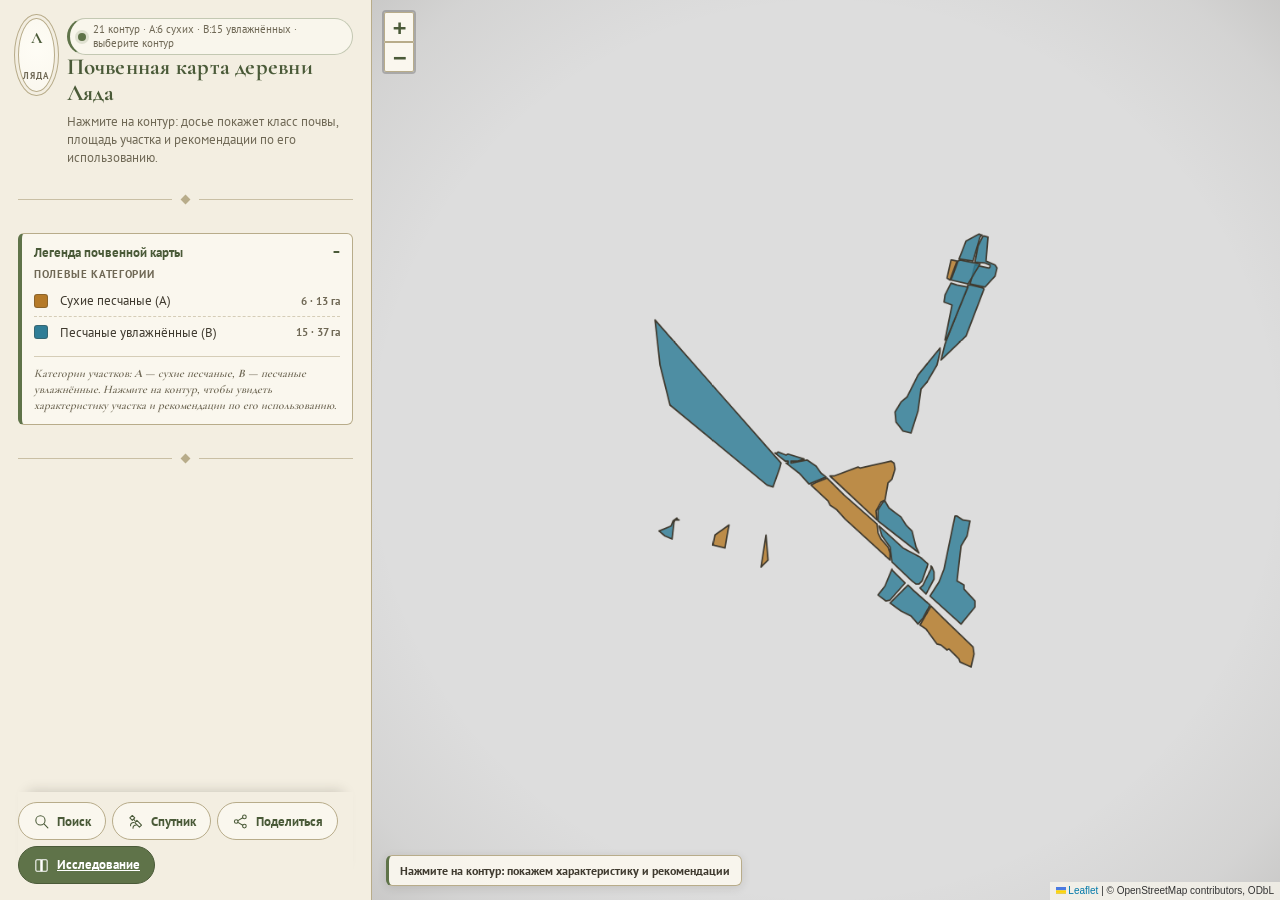
==== commit 47a007d5: "Ляда: обновление карты и страниц" ====
--- a/index.html
+++ b/index.html
@@ -4,18 +4,18 @@
   <meta charset="UTF-8">
   <meta name="viewport" content="width=device-width, initial-scale=1.0">
   <title>Ляда — почвенная карта</title>
-  <meta name="description" content="Интерактивная карта почвенных контуров деревни Ляда: классы почв, площади участков, GPS-координаты и полевой маршрут.">
+  <meta name="description" content="Интерактивная карта почвенных контуров деревни Ляда: класс почвы, площадь участка и рекомендации по его использованию.">
   <link rel="icon" href="data:image/svg+xml,%3Csvg xmlns='http://www.w3.org/2000/svg' viewBox='0 0 32 32'%3E%3Crect width='32' height='32' rx='7' fill='%235F7349'/%3E%3Ctext x='16' y='22' font-family='Georgia,serif' font-size='17' font-weight='700' text-anchor='middle' fill='%23FAF7EE'%3E%D0%9B%3C/text%3E%3C/svg%3E">
   <link rel="stylesheet" href="vendor/leaflet/leaflet.css">
   <link rel="stylesheet" href="assets/fonts/fonts.css">
-  <link rel="stylesheet" href="css/style.css?v=20260918-lyada-3">
-  <link rel="stylesheet" href="css/engraving.css?v=20260918-lyada-3">
+  <link rel="stylesheet" href="css/style.css?v=20260924-lyada-2">
+  <link rel="stylesheet" href="css/engraving.css?v=20260924-lyada-2">
 </head>
 <body class="page-map">
   <a class="skip-link" href="#mapHost">Перейти к карте</a>
 
   <div class="app-shell">
-    <!-- Досье: медальон, статус, легенда, карточка участка, маршрут, действия -->
+    <!-- Досье: медальон, статус, легенда, карточка участка с рекомендациями, действия -->
     <aside class="dossier" id="dossier">
       <div class="dossier-head">
         <span class="medallion" aria-hidden="true">Л<small>ЛЯДА</small></span>
@@ -25,7 +25,7 @@
             <span><small id="statusPillDetail">загружаем данные карты…</small></span>
           </div>
           <h1>Почвенная карта деревни Ляда</h1>
-          <p class="dossier-lead">Почвенные контуры деревни Ляда: класс, площадь и GPS каждого участка. Выберите контур на карте — досье покажет его характеристики.</p>
+          <p class="dossier-lead">Нажмите на контур: досье покажет класс почвы, площадь участка и рекомендации по его использованию.</p>
         </div>
       </div>
 
@@ -41,46 +41,42 @@
           <h3>Полевые категории</h3>
           <div id="legendZis"></div>
           <p class="legend-note" id="legendNote">
-            Категории участков: <b>A</b> — сухие песчаные, <b>B</b> — песчаные увлажнённые. Классы, площади и границы показаны для каждого контура. Подробнее — в разделе «Исследование».
+            Категории участков: <b>A</b> — сухие песчаные, <b>B</b> — песчаные увлажнённые. Нажмите на контур, чтобы увидеть характеристику участка и рекомендации по его использованию.
           </p>
         </div>
       </section>
 
-      <!-- Карточка выбранного участка (заполняется из app.js) -->
-      <section class="parcel-card" id="parcelCard" hidden>
+      <!-- Карточка выбранного участка: характеристика + рекомендации (app.js) -->
+      <section class="parcel-card" id="parcelCard" hidden aria-label="Выбранный участок и рекомендации">
         <div class="parcel-head">
           <span class="cat-stamp" id="parcelCatStamp">A</span>
-          <h2 id="parcelTitle">Участок</h2>
+          <div class="parcel-head-text">
+            <h2 id="parcelTitle">Участок</h2>
+            <p class="parcel-kicker" id="parcelKicker"></p>
+          </div>
         </div>
-        <p class="parcel-kicker" id="parcelKicker"></p>
         <dl class="parcel-meta">
           <dt>Код почвы</dt><dd id="parcelCode">—</dd>
           <dt>Площадь</dt><dd id="parcelArea">—</dd>
-          <dt>Точка маршрута</dt><dd id="parcelRoute">—</dd>
           <dt>GPS-центр</dt><dd id="parcelGps">—</dd>
         </dl>
-        <div class="hatch parcel-photo-note">
-          <h3>Что сфотографировать</h3>
-          <p id="parcelPhoto">—</p>
+        <div class="parcel-block">
+          <h3>Характеристика</h3>
+          <p id="parcelCharacter"></p>
+        </div>
+        <div class="parcel-block parcel-block-recs">
+          <h3 id="parcelRecsTitle">Рекомендации</h3>
+          <ol class="parcel-recs" id="parcelRecs"></ol>
+          <p class="parcel-recs-note" id="parcelRecsNote"></p>
         </div>
         <div class="parcel-links">
           <a class="zis-link" id="parcelLinkResearch" href="research.html">Что значит этот класс</a>
-          <a class="zis-link" id="parcelLinkField" href="field.html">Открыть в маршруте</a>
         </div>
-      </section>
-
-      <!-- Блок маршрута -->
-      <section class="route-block" aria-label="Полевой маршрут">
-        <div class="route-block-text">
-          <h2>Полевой маршрут</h2>
-          <p>21 точка с юга на север: GPS, инструкция и журнал наблюдений.</p>
-        </div>
-        <span class="route-hint">№ 1–21</span>
       </section>
 
       <div class="rule-vignette" aria-hidden="true"><span class="rule-diamond"></span></div>
 
-      <!-- Тулбар: ровно 5 действий (контракт) -->
+      <!-- Тулбар: поиск, подложка, шаринг, исследование -->
       <div class="toolbar" role="toolbar" aria-label="Действия">
         <button class="btn" id="searchBtn" type="button" aria-keyshortcuts="/">
           <svg class="icon" aria-hidden="true"><use href="#i-search"/></svg><span>Поиск</span>
@@ -91,9 +87,6 @@
         <button class="btn" id="shareBtn" type="button">
           <svg class="icon" aria-hidden="true"><use href="#i-share"/></svg><span>Поделиться</span>
         </button>
-        <a class="btn" href="field.html" id="fieldLink">
-          <svg class="icon" aria-hidden="true"><use href="#i-flag"/></svg><span>Маршрут</span>
-        </a>
         <a class="btn btn-primary" href="research.html" id="researchLink">
           <svg class="icon" aria-hidden="true"><use href="#i-book"/></svg><span>Исследование</span>
         </a>
@@ -108,8 +101,8 @@
     <!-- Карта: изолированный stacking context — панели над ней больше не спорят -->
     <div class="map-area">
       <div class="map-host" id="mapHost" tabindex="-1" role="region" aria-label="Карта почвенных контуров"></div>
-      <div class="map-veil" aria-hidden="true"></div>
       <div class="map-vignette" aria-hidden="true"></div>
+      <p class="map-hint" id="mapHint">Нажмите на контур: покажем характеристику и рекомендации</p>
     </div>
   </div>
 
@@ -149,8 +142,10 @@
   </svg>
 
   <script src="vendor/leaflet/leaflet.js"></script>
+  <!-- Рекомендации по категориям участков — из главы 3 работы. -->
+  <script src="js/agro-recommendations.js"></script>
   <!-- Единственный тематический слой карты — почвенные контуры. -->
   <script src="js/research.js"></script>
-  <script src="js/app.js?v=20260918-lyada-2"></script>
+  <script src="js/app.js?v=20260924-lyada-2"></script>
 </body>
 </html>
--- a/css/style.css
+++ b/css/style.css
@@ -231,10 +231,11 @@
 }
 .parcel-head {
   display: flex;
-  align-items: center;
+  align-items: flex-start;
   gap: 10px;
-  margin-bottom: 2px;
-}
+  margin-bottom: 8px;
+}
+.parcel-head-text { min-width: 0; }
 .parcel-head h2 {
   font: 700 17px/1.15 var(--serif);
   color: var(--green-deep);
@@ -242,7 +243,7 @@
 .parcel-kicker {
   font: 400 12px/1.4 var(--sans);
   color: var(--muted);
-  margin: 2px 0 8px;
+  margin-top: 2px;
 }
 .parcel-meta {
   display: grid;
@@ -254,25 +255,51 @@
 .parcel-meta dd { color: var(--ink); min-width: 0; overflow-wrap: break-word; }
 .parcel-meta dd a { color: var(--green-deep); text-decoration: underline; text-underline-offset: 2px; }
 
-.parcel-photo-note {
-  margin: 10px 0 10px;
-  padding: 8px 10px;
+/* Характеристика и рекомендации — два блока одного вида. */
+.parcel-block {
+  margin-top: 10px;
+  padding: 9px 11px;
   border-radius: 4px;
   border: 1px dashed rgba(184, 172, 138, 0.7);
 }
-.parcel-photo-note h3 {
+.parcel-block h3 {
   font: 700 10.5px var(--sans);
   letter-spacing: 0.06em;
   text-transform: uppercase;
   color: var(--muted);
   margin-bottom: 3px;
 }
-.parcel-photo-note p { font: 400 12.5px/1.4 var(--sans); color: var(--ink); }
+.parcel-block p { font: 400 12.5px/1.45 var(--sans); color: var(--ink); }
+
+/* Рекомендации — смысловой центр карточки, поэтому единственный
+ * блок с плотной рамкой и лёгкой зелёной подложкой. */
+.parcel-block-recs {
+  border-style: solid;
+  border-color: rgba(95, 115, 73, 0.35);
+  border-left: 3px solid var(--green);
+  background: rgba(95, 115, 73, 0.06);
+}
+.parcel-recs {
+  margin: 6px 0 0 18px;
+  padding: 0;
+  font: 400 12.5px/1.45 var(--sans);
+  color: var(--ink);
+}
+.parcel-recs li { margin-bottom: 5px; }
+.parcel-recs li:last-child { margin-bottom: 0; }
+.parcel-recs li::marker { color: var(--green); font-weight: 700; }
+.parcel-recs-note {
+  margin-top: 8px;
+  font: italic 11.5px/1.4 var(--serif);
+  color: var(--muted);
+}
+.parcel-recs-note[hidden] { display: none; }
 
 .parcel-links {
   display: flex;
   flex-wrap: wrap;
   gap: 4px 14px;
+  margin-top: 10px;
 }
 .zis-link {
   font: 600 12.5px var(--sans);
@@ -282,30 +309,6 @@
 }
 .zis-link:hover { color: var(--green); }
 
-/* ---------- Блок маршрута ---------- */
-
-.route-block {
-  display: flex;
-  align-items: center;
-  gap: 12px;
-  border: var(--bw-thin) solid var(--frame);
-  border-radius: var(--radius-base);
-  background:
-    linear-gradient(rgba(250, 247, 238, 0.55), rgba(250, 247, 238, 0.55)),
-    repeating-linear-gradient(45deg, rgba(95, 115, 73, 0.10) 0, rgba(95, 115, 73, 0.10) 1px, transparent 1px, transparent 7px);
-  padding: 10px 12px;
-}
-.route-block-text { flex: 1; min-width: 0; }
-.route-block h2 {
-  font: 700 15px/1.15 var(--serif);
-  color: var(--green-deep);
-}
-.route-block p {
-  font: 400 11.5px/1.35 var(--sans);
-  color: var(--muted);
-  margin-top: 2px;
-}
-
 /* ---------- Кнопки (component family: одна высота, один hover) ---------- */
 
 .toolbar {
@@ -313,6 +316,13 @@
   display: flex;
   flex-wrap: wrap;
   gap: 6px;
+  /* Карточка участка длинная: без липкого низа ряд действий уезжал под сгиб
+   * вместе с хвостом рекомендаций. */
+  position: sticky;
+  bottom: 0;
+  padding: 10px 0 2px;
+  background: var(--paper);
+  box-shadow: 0 -10px 12px -10px rgba(40, 36, 26, 0.22);
 }
 .toolbar-divider { display: none; }
 
@@ -380,29 +390,41 @@
 .map-host .leaflet-container { background: #e8e2cf; cursor: grab; }
 .map-host .leaflet-container:active { cursor: grabbing; }
 
-/* Светлая сепия: тайлы приглушены, тёплый вэш поверх — данные читаются */
+/* Тайлы приглушены ровно настолько, чтобы контуры оставались главными чернилами:
+ * сплошного вэша над картой больше нет — он вымывал и подложку, и данные. */
 .map-host .leaflet-tile-pane {
-  filter: saturate(0.5) brightness(1.05) contrast(0.93) sepia(0.18);
-}
-.map-veil {
-  position: absolute;
-  inset: 0;
-  pointer-events: none;
-  background: var(--sepia-wash);
-  transition: opacity 0.3s ease;
-}
-.map-host.sat-mode ~ .map-veil { opacity: 0; }
+  filter: saturate(0.72) brightness(1.02) sepia(0.1);
+}
 
 .map-vignette {
   position: absolute;
   inset: 0;
   pointer-events: none;
   background: radial-gradient(ellipse at center,
-    transparent 58%,
-    rgba(63, 58, 47, 0.08) 84%,
-    rgba(63, 58, 47, 0.16) 100%);
+    transparent 70%,
+    rgba(63, 58, 47, 0.06) 90%,
+    rgba(63, 58, 47, 0.12) 100%);
 }
 .map-host.sat-mode ~ .map-vignette { opacity: 0; }
+
+/* Подсказка на карте: что вообще можно нажать. Убирается после первого выбора. */
+.map-hint {
+  position: absolute;
+  left: 14px;
+  bottom: 14px;
+  z-index: var(--z-data);
+  background: rgba(250, 247, 238, 0.94);
+  border: var(--bw-thin) solid var(--frame);
+  border-left: 3px solid var(--green);
+  border-radius: var(--radius-base);
+  padding: 7px 11px;
+  font: 600 12px var(--sans);
+  color: var(--ink);
+  box-shadow: 0 2px 10px rgba(40, 36, 26, 0.12);
+  pointer-events: none;
+  transition: opacity 0.25s ease;
+}
+.map-hint[hidden] { display: none; }
 
 .map-host .leaflet-control-zoom a {
   background: var(--paper-soft);
@@ -416,40 +438,30 @@
   padding: 2px 6px;
 }
 
-/* Контуры ЗИС: чернила альбома — плотная заливка, гравюрная обводка */
+/* Контуры ЗИС: цветная заливка + чернильная обводка.
+ * Базовые stroke-width/fill-opacity не задаём в CSS: их ставит Leaflet при
+ * создании слоя, а CSS их перебивал, из-за чего setStyle не был виден. */
 .zis-soil-polygon {
-  fill-opacity: 0.7;
   stroke-opacity: 1;
-  stroke-width: 2.5;
   cursor: pointer;
   transition: fill-opacity 0.15s ease, stroke-width 0.15s ease;
 }
 .zis-soil-polygon:hover {
-  fill-opacity: 0.85;
-  stroke-width: 3.5;
-}
-.zis-soil-label {
-  background: rgba(250, 247, 238, 0.94);
-  border: var(--bw-thin) solid var(--frame);
-  border-radius: var(--radius-base);
-  padding: 2px 6px;
-  font: 600 10.5px var(--sans);
-  color: var(--ink);
-  white-space: nowrap;
-  pointer-events: none;
-}
-
-/* Плавающие панели-подписи на карте (если появятся) — семья альбома */
-.zis-soil-label, .hotspot-tip {
-  background: rgba(250, 247, 238, 0.94);
-  border: var(--bw-thin) solid var(--frame);
-  border-radius: var(--radius-base);
-  font: 600 12px var(--sans);
-  color: var(--ink);
-  padding: 4px 8px;
-  box-shadow: 0 2px 8px rgba(40, 36, 26, 0.12);
-}
-
+  fill-opacity: 0.92;
+  stroke-width: 2.6;
+}
+.zis-soil-polygon.is-selected {
+  stroke: #26231b;
+  stroke-width: 3.4;
+  fill-opacity: 0.95;
+}
+
+/* Пока один участок выбран, остальные уходят в фоновый слой: глаз находит
+ * ответ без перебора десятков контуров. */
+.zis-soil-polygon.is-dimmed {
+  fill-opacity: 0.3;
+  stroke-opacity: 0.35;
+}
 /* ============================================================
    SEARCH / SHARE / TOAST — поверх всего, по z-токенам.
    ============================================================ */
@@ -612,16 +624,6 @@
 /* Bottom-sheet handle (mobile): скрыт на десктопе */
 .sheet-handle { display: none; }
 
-.route-hint {
-  flex: none;
-  font: 700 12px var(--sans);
-  letter-spacing: 0.06em;
-  color: var(--muted);
-  border: 1px dashed rgba(184, 172, 138, 0.8);
-  border-radius: var(--radius-full);
-  padding: 4px 10px;
-}
-
 /* ============================================================
    ВСТУПИТЕЛЬНАЯ СЦЕНА: карта проявляется, досье каскадом.
    Один раз; prefers-reduced-motion (выше) всё ускоряет до мгновения.
@@ -750,7 +752,6 @@
   /* Attribution не спорит с ручкой bottom-sheet */
   .map-host .leaflet-control-attribution { font-size: 9px; }
   .map-vignette { display: none; }
-  .route-hint { display: none; }
 
   .dossier-head { gap: 10px; }
   .dossier-head .medallion { width: 58px; height: 58px; font-size: 20px; }
